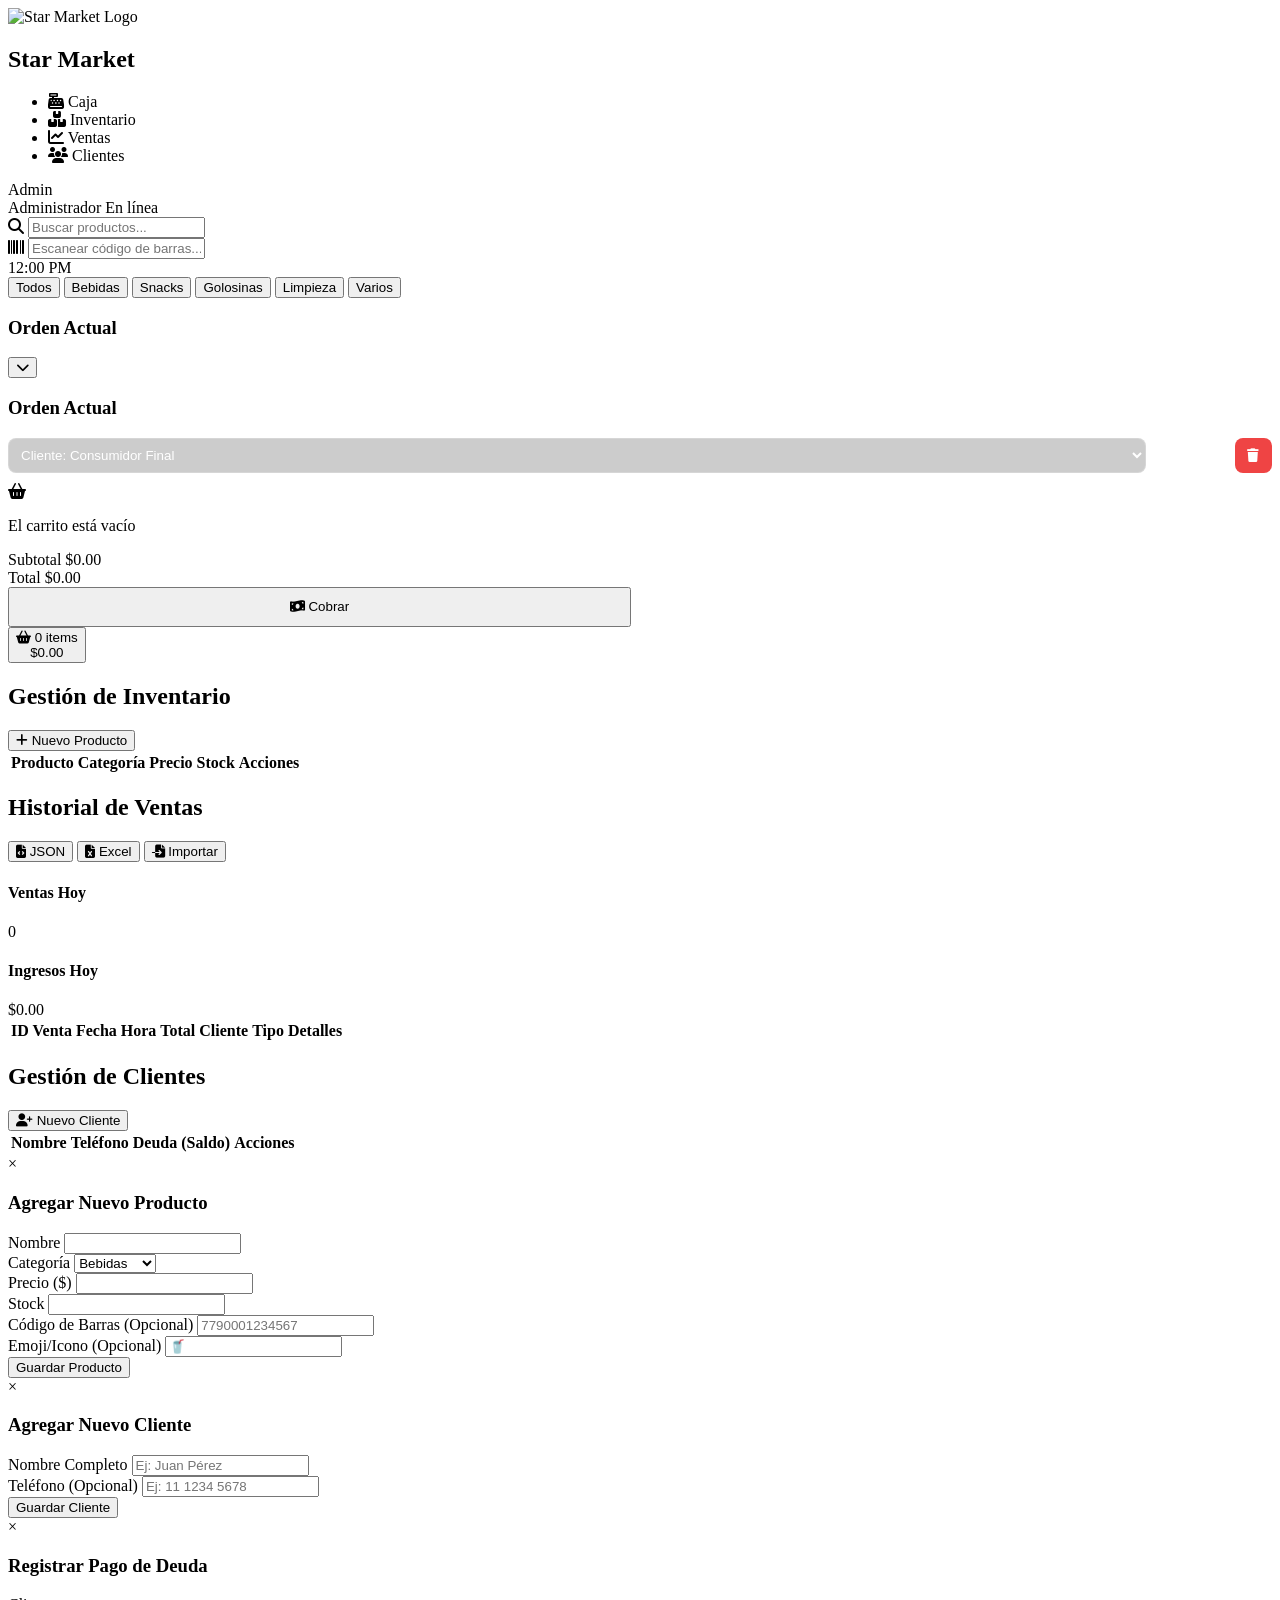
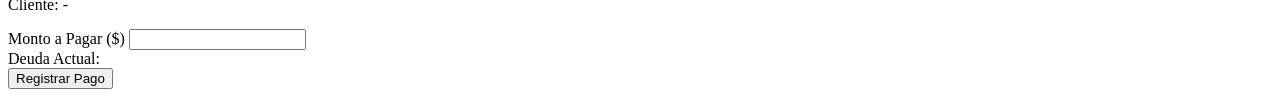
==== index.html @ 985aba36 "Create index.html" ====
<!DOCTYPE html>
<html lang="es">

<head>
    <meta charset="UTF-8">
    <meta name="viewport" content="width=device-width, initial-scale=1.0">
    <title>Star Market - Sistema Premium</title>
    <!-- Fonts -->
    <link rel="preconnect" href="https://fonts.googleapis.com">
    <link rel="preconnect" href="https://fonts.gstatic.com" crossorigin>
    <link href="https://fonts.googleapis.com/css2?family=Outfit:wght@300;400;500;600;700&display=swap" rel="stylesheet">
    <!-- Icons -->
    <link rel="stylesheet" href="https://cdnjs.cloudflare.com/ajax/libs/font-awesome/6.4.0/css/all.min.css">
    <!-- Excel Library -->
    <script src="https://cdn.sheetjs.com/xlsx-0.20.1/package/dist/xlsx.full.min.js"></script>
    <link rel="stylesheet" href="style.css">
</head>

<body>

    <div class="app-container">
        <!-- Sidebar Navigation -->
        <nav class="sidebar glass">
            <div class="logo">
                <img src="logo.jpeg" alt="Star Market Logo" class="logo-img">
                <h2>Star <span class="highlight">Market</span></h2>
            </div>

            <ul class="nav-links">
                <li class="active" onclick="showSection('pos', this)">
                    <i class="fa-solid fa-cash-register"></i>
                    <span>Caja</span>
                </li>
                <li onclick="showSection('inventory', this)">
                    <i class="fa-solid fa-boxes-stacked"></i>
                    <span>Inventario</span>
                </li>
                <li onclick="showSection('sales', this)">
                    <i class="fa-solid fa-chart-line"></i>
                    <span>Ventas</span>
                </li>
                <li onclick="showSection('clients', this)">
                    <i class="fa-solid fa-users"></i>
                    <span>Clientes</span>
                </li>
            </ul>

            <div class="user-profile">
                <div class="avatar">Admin</div>
                <div class="info">
                    <span class="name">Administrador</span>
                    <span class="status">En línea</span>
                </div>
            </div>
        </nav>

        <!-- Main Content Area -->
        <main class="main-content">

            <!-- POS SECTION -->
            <section id="pos" class="active-section">
                <header class="top-bar glass">
                    <div class="search-bar">
                        <i class="fa-solid fa-magnifying-glass"></i>
                        <input type="text" id="pos-search" placeholder="Buscar productos..." onkeyup="filterProducts()">
                    </div>
                    <div class="barcode-scanner">
                        <i class="fa-solid fa-barcode"></i>
                        <input type="text" id="barcode-input" placeholder="Escanear código de barras..."
                            onkeypress="handleBarcodeInput(event)" autocomplete="off">
                    </div>
                    <div class="date-time" id="clock">12:00 PM</div>
                </header>

                <div class="pos-layout">
                    <!-- Product Grid -->
                    <div class="products-grid-container">
                        <div class="category-tabs">
                            <button class="tab active" onclick="filterCategory('all')">Todos</button>
                            <button class="tab" onclick="filterCategory('Bebidas')">Bebidas</button>
                            <button class="tab" onclick="filterCategory('Snacks')">Snacks</button>
                            <button class="tab" onclick="filterCategory('Golosinas')">Golosinas</button>
                            <button class="tab" onclick="filterCategory('Limpieza')">Limpieza</button>
                            <button class="tab" onclick="filterCategory('Varios')">Varios</button>
                        </div>
                        <div class="products-grid custom-scroll" id="products-container">
                            <!-- Products injected by JS -->
                        </div>
                    </div>

                    <!-- Cart / Current Order -->
                    <div class="current-order glass" id="cart-panel">
                        <div class="cart-header-mobile">
                            <h3>Orden Actual</h3>
                            <button class="btn-close-cart" onclick="toggleCartMobile()">
                                <i class="fa-solid fa-chevron-down"></i>
                            </button>
                        </div>

                        <!-- Desktop Header -->
                        <h3 class="desktop-cart-title">Orden Actual</h3>

                        <div class="client-selection" style="margin-bottom: 10px; display: flex; gap: 5px;">
                            <select id="pos-client-select" class="client-select-input"
                                style="width: 100%; padding: 8px; border-radius: 8px; border: 1px solid rgba(255,255,255,0.2); background: rgba(0,0,0,0.2); color: white;">
                                <option value="">Cliente: Consumidor Final</option>
                                <!-- Clients injected by JS -->
                            </select>
                            <button onclick="prepareNewClient()" title="Crear Nuevo Cliente Rápido" style="
                                background: var(--primary-color);
                                border: none;
                                border-radius: 8px;
                                width: 40px;
                                color: white;
                                cursor: pointer;
                                display: flex;
                                align-items: center;
                                justify-content: center;">
                                <i class="fa-solid fa-user-plus"></i>
                            </button>
                            <button onclick="checkAndPayDebt()" title="Cobrar Deuda a este Cliente" style="
                                background: var(--success-color);
                                border: none;
                                border-radius: 8px;
                                width: 40px;
                                color: white;
                                cursor: pointer;
                                display: flex;
                                align-items: center;
                                justify-content: center;">
                                <i class="fa-solid fa-hand-holding-dollar"></i>
                            </button>
                            <button onclick="checkAndDeleteClient()" title="Eliminar Cliente Seleccionado" style="
                                background: var(--danger-color, #ef4444);
                                border: none;
                                border-radius: 8px;
                                width: 40px;
                                color: white;
                                cursor: pointer;
                                display: flex;
                                align-items: center;
                                justify-content: center;">
                                <i class="fa-solid fa-trash"></i>
                            </button>
                        </div>

                        <div class="order-items custom-scroll" id="cart-items">
                            <!-- Cart items injected by JS -->
                            <div class="empty-cart-msg">
                                <i class="fa-solid fa-basket-shopping"></i>
                                <p>El carrito está vacío</p>
                            </div>
                        </div>
                        <div class="order-summary">
                            <div class="summary-row">
                                <span>Subtotal</span>
                                <span id="subtotal-display">$0.00</span>
                            </div>
                            <div class="summary-row total">
                                <span>Total</span>
                                <span id="total-display">$0.00</span>
                            </div>
                            <div class="checkout-buttons" style="display: flex; gap: 10px;">
                                <button class="btn-checkout" onclick="processSale('cash')" style="flex: 1;">
                                    <i class="fa-solid fa-money-bill-wave"></i> Cobrar
                                </button>
                                <button class="btn-credit" onclick="processSale('credit')"
                                    title="Cargar a Cuenta Corriente"
                                    style="flex: 1; background: var(--secondary-color); color: white; border: none; padding: 12px; border-radius: 12px; cursor: pointer; font-weight: 600; font-family: 'Outfit', sans-serif;">
                                    <i class="fa-solid fa-user-clock"></i> Fiar
                                </button>
                            </div>
                        </div>
                    </div>
                </div>

                <!-- Mobile Floating Cart Button -->
                <button class="mobile-cart-btn" onclick="toggleCartMobile()">
                    <div class="cart-btn-info">
                        <i class="fa-solid fa-basket-shopping"></i>
                        <span id="mobile-cart-count">0 items</span>
                    </div>
                    <span id="mobile-cart-total">$0.00</span>
                </button>
            </section>

            <!-- INVENTORY SECTION -->
            <section id="inventory" class="hidden-section">
                <header class="top-bar glass">
                    <h2>Gestión de Inventario</h2>
                    <button class="btn-primary" onclick="prepareNewProduct()">
                        <i class="fa-solid fa-plus"></i> Nuevo Producto
                    </button>
                </header>

                <div class="table-container glass custom-scroll">
                    <table class="styled-table">
                        <thead>
                            <tr>
                                <th>Producto</th>
                                <th>Categoría</th>
                                <th>Precio</th>
                                <th>Stock</th>
                                <th>Acciones</th>
                            </tr>
                        </thead>
                        <tbody id="inventory-list">
                            <!-- Inventory items injected by JS -->
                        </tbody>
                    </table>
                </div>
            </section>

            <!-- SALES HISTORY SECTION -->
            <section id="sales" class="hidden-section">
                <header class="top-bar glass">
                    <div class="header-left">
                        <h2>Historial de Ventas</h2>
                        <div class="action-buttons">
                            <button class="btn-small" onclick="exportData('json')" title="Exportar JSON"><i
                                    class="fa-solid fa-file-code"></i> JSON</button>
                            <button class="btn-small" onclick="exportData('excel')" title="Exportar Excel"><i
                                    class="fa-solid fa-file-excel"></i> Excel</button>
                            <button class="btn-small" onclick="document.getElementById('import-file').click()"
                                title="Importar"><i class="fa-solid fa-file-import"></i> Importar</button>
                            <input type="file" id="import-file" accept=".json, .xlsx, .xls" style="display:none"
                                onchange="importData(this)">
                        </div>
                    </div>
                    <div class="stats-cards">
                        <div class="stat-card glass-card-small">
                            <h4>Ventas Hoy</h4>
                            <span id="sales-today-count">0</span>
                        </div>
                        <div class="stat-card glass-card-small">
                            <h4>Ingresos Hoy</h4>
                            <span id="income-today-display">$0.00</span>
                        </div>
                    </div>
                </header>

                <div class="table-container glass custom-scroll">
                    <table class="styled-table">
                        <thead>
                            <tr>
                                <th>ID Venta</th>
                                <th>Fecha</th>
                                <th>Hora</th>
                                <th>Total</th>
                                <th>Cliente</th>
                                <th>Tipo</th>
                                <th>Detalles</th>
                            </tr>
                        </thead>
                        <tbody id="sales-list">
                            <!-- Sales history injected by JS -->
                        </tbody>
                    </table>
                </div>
            </section>

            <!-- CLIENTS SECTION -->
            <section id="clients" class="hidden-section">
                <header class="top-bar glass">
                    <h2>Gestión de Clientes</h2>
                    <button class="btn-primary" onclick="prepareNewClient()">
                        <i class="fa-solid fa-user-plus"></i> Nuevo Cliente
                    </button>
                </header>

                <div class="table-container glass custom-scroll">
                    <table class="styled-table">
                        <thead>
                            <tr>
                                <th>Nombre</th>
                                <th>Teléfono</th>
                                <th>Deuda (Saldo)</th>
                                <th>Acciones</th>
                            </tr>
                        </thead>
                        <tbody id="clients-list">
                            <!-- Clients injected by JS -->
                        </tbody>
                    </table>
                </div>
            </section>
        </main>
    </div>

    <!-- Modals -->
    <div id="add-product-modal" class="modal">
        <div class="modal-content glass">
            <span class="close-modal" onclick="closeModal('add-product-modal')">&times;</span>
            <h3 id="modal-title">Agregar Nuevo Producto</h3>
            <form id="add-product-form" onsubmit="handleProductForm(event)">
                <input type="hidden" id="prod-id"> <!-- Hidden ID for edits -->
                <div class="form-group">
                    <label>Nombre</label>
                    <input type="text" id="new-prod-name" required>
                </div>
                <div class="form-group">
                    <label>Categoría</label>
                    <select id="new-prod-cat">
                        <option value="Bebidas">Bebidas</option>
                        <option value="Snacks">Snacks</option>
                        <option value="Golosinas">Golosinas</option>
                        <option value="Limpieza">Limpieza</option>
                        <option value="Varios">Varios</option>
                    </select>
                </div>
                <div class="form-group">
                    <label>Precio ($)</label>
                    <input type="number" id="new-prod-price" min="0" step="0.01" required>
                </div>
                <div class="form-group">
                    <label>Stock</label>
                    <input type="number" id="new-prod-stock" min="0" required>
                </div>
                <div class="form-group">
                    <label>Código de Barras (Opcional)</label>
                    <input type="text" id="new-prod-barcode" placeholder="7790001234567">
                </div>
                <div class="form-group">
                    <label>Emoji/Icono (Opcional)</label>
                    <input type="text" id="new-prod-emoji" placeholder="🥤">
                </div>
                <button type="submit" class="btn-primary full-width" id="btn-save-prod">Guardar Producto</button>
            </form>
        </div>
    </div>

    <!-- Add Client Modal -->
    <div id="add-client-modal" class="modal">
        <div class="modal-content glass">
            <span class="close-modal" onclick="closeModal('add-client-modal')">&times;</span>
            <h3 id="client-modal-title">Agregar Nuevo Cliente</h3>
            <form id="add-client-form" onsubmit="handleClientForm(event)">
                <input type="hidden" id="client-id">
                <div class="form-group">
                    <label>Nombre Completo</label>
                    <input type="text" id="client-name" required placeholder="Ej: Juan Pérez">
                </div>
                <div class="form-group">
                    <label>Teléfono (Opcional)</label>
                    <input type="tel" id="client-phone" placeholder="Ej: 11 1234 5678">
                </div>
                <button type="submit" class="btn-primary full-width" id="btn-save-client">Guardar Cliente</button>
            </form>
        </div>
    </div>

    <!-- Pay Debt Modal -->
    <div id="pay-debt-modal" class="modal">
        <div class="modal-content glass">
            <span class="close-modal" onclick="closeModal('pay-debt-modal')">&times;</span>
            <h3>Registrar Pago de Deuda</h3>
            <p id="debt-client-name" style="margin-bottom: 15px; color: var(--text-secondary);">Cliente: -</p>
            <form id="pay-debt-form" onsubmit="handleDebtPayment(event)">
                <input type="hidden" id="debt-client-id">
                <div class="form-group">
                    <label>Monto a Pagar ($)</label>
                    <input type="number" id="debt-amount" min="1" step="0.01" required>
                </div>
                <div class="form-group">
                    <label>Deuda Actual: <span id="current-debt-display"
                            style="font-weight: bold; color: var(--accent);"></span></label>
                </div>
                <button type="submit" class="btn-primary full-width">Registrar Pago</button>
            </form>
        </div>
    </div>

    <script src="app.js"></script>
</body>

</html>
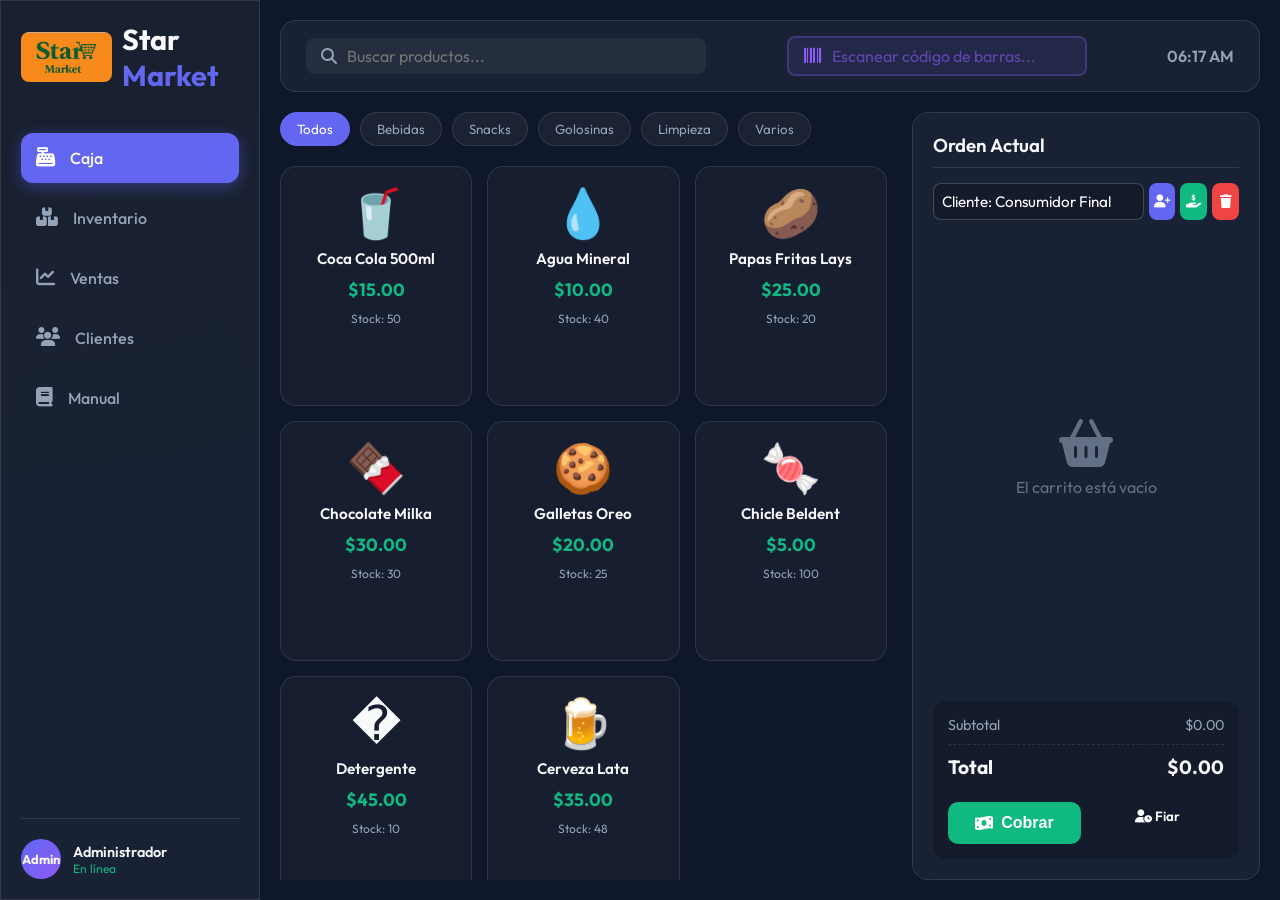
==== commit 04ab2c83: "Add files via upload" ====
--- a/index.html
+++ b/index.html
@@ -1,376 +1,380 @@
-<!DOCTYPE html>
-<html lang="es">
-
-<head>
-    <meta charset="UTF-8">
-    <meta name="viewport" content="width=device-width, initial-scale=1.0">
-    <title>Star Market - Sistema Premium</title>
-    <!-- Fonts -->
-    <link rel="preconnect" href="https://fonts.googleapis.com">
-    <link rel="preconnect" href="https://fonts.gstatic.com" crossorigin>
-    <link href="https://fonts.googleapis.com/css2?family=Outfit:wght@300;400;500;600;700&display=swap" rel="stylesheet">
-    <!-- Icons -->
-    <link rel="stylesheet" href="https://cdnjs.cloudflare.com/ajax/libs/font-awesome/6.4.0/css/all.min.css">
-    <!-- Excel Library -->
-    <script src="https://cdn.sheetjs.com/xlsx-0.20.1/package/dist/xlsx.full.min.js"></script>
-    <link rel="stylesheet" href="style.css">
-</head>
-
-<body>
-
-    <div class="app-container">
-        <!-- Sidebar Navigation -->
-        <nav class="sidebar glass">
-            <div class="logo">
-                <img src="logo.jpeg" alt="Star Market Logo" class="logo-img">
-                <h2>Star <span class="highlight">Market</span></h2>
-            </div>
-
-            <ul class="nav-links">
-                <li class="active" onclick="showSection('pos', this)">
-                    <i class="fa-solid fa-cash-register"></i>
-                    <span>Caja</span>
-                </li>
-                <li onclick="showSection('inventory', this)">
-                    <i class="fa-solid fa-boxes-stacked"></i>
-                    <span>Inventario</span>
-                </li>
-                <li onclick="showSection('sales', this)">
-                    <i class="fa-solid fa-chart-line"></i>
-                    <span>Ventas</span>
-                </li>
-                <li onclick="showSection('clients', this)">
-                    <i class="fa-solid fa-users"></i>
-                    <span>Clientes</span>
-                </li>
-            </ul>
-
-            <div class="user-profile">
-                <div class="avatar">Admin</div>
-                <div class="info">
-                    <span class="name">Administrador</span>
-                    <span class="status">En línea</span>
-                </div>
-            </div>
-        </nav>
-
-        <!-- Main Content Area -->
-        <main class="main-content">
-
-            <!-- POS SECTION -->
-            <section id="pos" class="active-section">
-                <header class="top-bar glass">
-                    <div class="search-bar">
-                        <i class="fa-solid fa-magnifying-glass"></i>
-                        <input type="text" id="pos-search" placeholder="Buscar productos..." onkeyup="filterProducts()">
-                    </div>
-                    <div class="barcode-scanner">
-                        <i class="fa-solid fa-barcode"></i>
-                        <input type="text" id="barcode-input" placeholder="Escanear código de barras..."
-                            onkeypress="handleBarcodeInput(event)" autocomplete="off">
-                    </div>
-                    <div class="date-time" id="clock">12:00 PM</div>
-                </header>
-
-                <div class="pos-layout">
-                    <!-- Product Grid -->
-                    <div class="products-grid-container">
-                        <div class="category-tabs">
-                            <button class="tab active" onclick="filterCategory('all')">Todos</button>
-                            <button class="tab" onclick="filterCategory('Bebidas')">Bebidas</button>
-                            <button class="tab" onclick="filterCategory('Snacks')">Snacks</button>
-                            <button class="tab" onclick="filterCategory('Golosinas')">Golosinas</button>
-                            <button class="tab" onclick="filterCategory('Limpieza')">Limpieza</button>
-                            <button class="tab" onclick="filterCategory('Varios')">Varios</button>
-                        </div>
-                        <div class="products-grid custom-scroll" id="products-container">
-                            <!-- Products injected by JS -->
-                        </div>
-                    </div>
-
-                    <!-- Cart / Current Order -->
-                    <div class="current-order glass" id="cart-panel">
-                        <div class="cart-header-mobile">
-                            <h3>Orden Actual</h3>
-                            <button class="btn-close-cart" onclick="toggleCartMobile()">
-                                <i class="fa-solid fa-chevron-down"></i>
-                            </button>
-                        </div>
-
-                        <!-- Desktop Header -->
-                        <h3 class="desktop-cart-title">Orden Actual</h3>
-
-                        <div class="client-selection" style="margin-bottom: 10px; display: flex; gap: 5px;">
-                            <select id="pos-client-select" class="client-select-input"
-                                style="width: 100%; padding: 8px; border-radius: 8px; border: 1px solid rgba(255,255,255,0.2); background: rgba(0,0,0,0.2); color: white;">
-                                <option value="">Cliente: Consumidor Final</option>
-                                <!-- Clients injected by JS -->
-                            </select>
-                            <button onclick="prepareNewClient()" title="Crear Nuevo Cliente Rápido" style="
-                                background: var(--primary-color);
-                                border: none;
-                                border-radius: 8px;
-                                width: 40px;
-                                color: white;
-                                cursor: pointer;
-                                display: flex;
-                                align-items: center;
-                                justify-content: center;">
-                                <i class="fa-solid fa-user-plus"></i>
-                            </button>
-                            <button onclick="checkAndPayDebt()" title="Cobrar Deuda a este Cliente" style="
-                                background: var(--success-color);
-                                border: none;
-                                border-radius: 8px;
-                                width: 40px;
-                                color: white;
-                                cursor: pointer;
-                                display: flex;
-                                align-items: center;
-                                justify-content: center;">
-                                <i class="fa-solid fa-hand-holding-dollar"></i>
-                            </button>
-                            <button onclick="checkAndDeleteClient()" title="Eliminar Cliente Seleccionado" style="
-                                background: var(--danger-color, #ef4444);
-                                border: none;
-                                border-radius: 8px;
-                                width: 40px;
-                                color: white;
-                                cursor: pointer;
-                                display: flex;
-                                align-items: center;
-                                justify-content: center;">
-                                <i class="fa-solid fa-trash"></i>
-                            </button>
-                        </div>
-
-                        <div class="order-items custom-scroll" id="cart-items">
-                            <!-- Cart items injected by JS -->
-                            <div class="empty-cart-msg">
-                                <i class="fa-solid fa-basket-shopping"></i>
-                                <p>El carrito está vacío</p>
-                            </div>
-                        </div>
-                        <div class="order-summary">
-                            <div class="summary-row">
-                                <span>Subtotal</span>
-                                <span id="subtotal-display">$0.00</span>
-                            </div>
-                            <div class="summary-row total">
-                                <span>Total</span>
-                                <span id="total-display">$0.00</span>
-                            </div>
-                            <div class="checkout-buttons" style="display: flex; gap: 10px;">
-                                <button class="btn-checkout" onclick="processSale('cash')" style="flex: 1;">
-                                    <i class="fa-solid fa-money-bill-wave"></i> Cobrar
-                                </button>
-                                <button class="btn-credit" onclick="processSale('credit')"
-                                    title="Cargar a Cuenta Corriente"
-                                    style="flex: 1; background: var(--secondary-color); color: white; border: none; padding: 12px; border-radius: 12px; cursor: pointer; font-weight: 600; font-family: 'Outfit', sans-serif;">
-                                    <i class="fa-solid fa-user-clock"></i> Fiar
-                                </button>
-                            </div>
-                        </div>
-                    </div>
-                </div>
-
-                <!-- Mobile Floating Cart Button -->
-                <button class="mobile-cart-btn" onclick="toggleCartMobile()">
-                    <div class="cart-btn-info">
-                        <i class="fa-solid fa-basket-shopping"></i>
-                        <span id="mobile-cart-count">0 items</span>
-                    </div>
-                    <span id="mobile-cart-total">$0.00</span>
-                </button>
-            </section>
-
-            <!-- INVENTORY SECTION -->
-            <section id="inventory" class="hidden-section">
-                <header class="top-bar glass">
-                    <h2>Gestión de Inventario</h2>
-                    <button class="btn-primary" onclick="prepareNewProduct()">
-                        <i class="fa-solid fa-plus"></i> Nuevo Producto
-                    </button>
-                </header>
-
-                <div class="table-container glass custom-scroll">
-                    <table class="styled-table">
-                        <thead>
-                            <tr>
-                                <th>Producto</th>
-                                <th>Categoría</th>
-                                <th>Precio</th>
-                                <th>Stock</th>
-                                <th>Acciones</th>
-                            </tr>
-                        </thead>
-                        <tbody id="inventory-list">
-                            <!-- Inventory items injected by JS -->
-                        </tbody>
-                    </table>
-                </div>
-            </section>
-
-            <!-- SALES HISTORY SECTION -->
-            <section id="sales" class="hidden-section">
-                <header class="top-bar glass">
-                    <div class="header-left">
-                        <h2>Historial de Ventas</h2>
-                        <div class="action-buttons">
-                            <button class="btn-small" onclick="exportData('json')" title="Exportar JSON"><i
-                                    class="fa-solid fa-file-code"></i> JSON</button>
-                            <button class="btn-small" onclick="exportData('excel')" title="Exportar Excel"><i
-                                    class="fa-solid fa-file-excel"></i> Excel</button>
-                            <button class="btn-small" onclick="document.getElementById('import-file').click()"
-                                title="Importar"><i class="fa-solid fa-file-import"></i> Importar</button>
-                            <input type="file" id="import-file" accept=".json, .xlsx, .xls" style="display:none"
-                                onchange="importData(this)">
-                        </div>
-                    </div>
-                    <div class="stats-cards">
-                        <div class="stat-card glass-card-small">
-                            <h4>Ventas Hoy</h4>
-                            <span id="sales-today-count">0</span>
-                        </div>
-                        <div class="stat-card glass-card-small">
-                            <h4>Ingresos Hoy</h4>
-                            <span id="income-today-display">$0.00</span>
-                        </div>
-                    </div>
-                </header>
-
-                <div class="table-container glass custom-scroll">
-                    <table class="styled-table">
-                        <thead>
-                            <tr>
-                                <th>ID Venta</th>
-                                <th>Fecha</th>
-                                <th>Hora</th>
-                                <th>Total</th>
-                                <th>Cliente</th>
-                                <th>Tipo</th>
-                                <th>Detalles</th>
-                            </tr>
-                        </thead>
-                        <tbody id="sales-list">
-                            <!-- Sales history injected by JS -->
-                        </tbody>
-                    </table>
-                </div>
-            </section>
-
-            <!-- CLIENTS SECTION -->
-            <section id="clients" class="hidden-section">
-                <header class="top-bar glass">
-                    <h2>Gestión de Clientes</h2>
-                    <button class="btn-primary" onclick="prepareNewClient()">
-                        <i class="fa-solid fa-user-plus"></i> Nuevo Cliente
-                    </button>
-                </header>
-
-                <div class="table-container glass custom-scroll">
-                    <table class="styled-table">
-                        <thead>
-                            <tr>
-                                <th>Nombre</th>
-                                <th>Teléfono</th>
-                                <th>Deuda (Saldo)</th>
-                                <th>Acciones</th>
-                            </tr>
-                        </thead>
-                        <tbody id="clients-list">
-                            <!-- Clients injected by JS -->
-                        </tbody>
-                    </table>
-                </div>
-            </section>
-        </main>
-    </div>
-
-    <!-- Modals -->
-    <div id="add-product-modal" class="modal">
-        <div class="modal-content glass">
-            <span class="close-modal" onclick="closeModal('add-product-modal')">&times;</span>
-            <h3 id="modal-title">Agregar Nuevo Producto</h3>
-            <form id="add-product-form" onsubmit="handleProductForm(event)">
-                <input type="hidden" id="prod-id"> <!-- Hidden ID for edits -->
-                <div class="form-group">
-                    <label>Nombre</label>
-                    <input type="text" id="new-prod-name" required>
-                </div>
-                <div class="form-group">
-                    <label>Categoría</label>
-                    <select id="new-prod-cat">
-                        <option value="Bebidas">Bebidas</option>
-                        <option value="Snacks">Snacks</option>
-                        <option value="Golosinas">Golosinas</option>
-                        <option value="Limpieza">Limpieza</option>
-                        <option value="Varios">Varios</option>
-                    </select>
-                </div>
-                <div class="form-group">
-                    <label>Precio ($)</label>
-                    <input type="number" id="new-prod-price" min="0" step="0.01" required>
-                </div>
-                <div class="form-group">
-                    <label>Stock</label>
-                    <input type="number" id="new-prod-stock" min="0" required>
-                </div>
-                <div class="form-group">
-                    <label>Código de Barras (Opcional)</label>
-                    <input type="text" id="new-prod-barcode" placeholder="7790001234567">
-                </div>
-                <div class="form-group">
-                    <label>Emoji/Icono (Opcional)</label>
-                    <input type="text" id="new-prod-emoji" placeholder="🥤">
-                </div>
-                <button type="submit" class="btn-primary full-width" id="btn-save-prod">Guardar Producto</button>
-            </form>
-        </div>
-    </div>
-
-    <!-- Add Client Modal -->
-    <div id="add-client-modal" class="modal">
-        <div class="modal-content glass">
-            <span class="close-modal" onclick="closeModal('add-client-modal')">&times;</span>
-            <h3 id="client-modal-title">Agregar Nuevo Cliente</h3>
-            <form id="add-client-form" onsubmit="handleClientForm(event)">
-                <input type="hidden" id="client-id">
-                <div class="form-group">
-                    <label>Nombre Completo</label>
-                    <input type="text" id="client-name" required placeholder="Ej: Juan Pérez">
-                </div>
-                <div class="form-group">
-                    <label>Teléfono (Opcional)</label>
-                    <input type="tel" id="client-phone" placeholder="Ej: 11 1234 5678">
-                </div>
-                <button type="submit" class="btn-primary full-width" id="btn-save-client">Guardar Cliente</button>
-            </form>
-        </div>
-    </div>
-
-    <!-- Pay Debt Modal -->
-    <div id="pay-debt-modal" class="modal">
-        <div class="modal-content glass">
-            <span class="close-modal" onclick="closeModal('pay-debt-modal')">&times;</span>
-            <h3>Registrar Pago de Deuda</h3>
-            <p id="debt-client-name" style="margin-bottom: 15px; color: var(--text-secondary);">Cliente: -</p>
-            <form id="pay-debt-form" onsubmit="handleDebtPayment(event)">
-                <input type="hidden" id="debt-client-id">
-                <div class="form-group">
-                    <label>Monto a Pagar ($)</label>
-                    <input type="number" id="debt-amount" min="1" step="0.01" required>
-                </div>
-                <div class="form-group">
-                    <label>Deuda Actual: <span id="current-debt-display"
-                            style="font-weight: bold; color: var(--accent);"></span></label>
-                </div>
-                <button type="submit" class="btn-primary full-width">Registrar Pago</button>
-            </form>
-        </div>
-    </div>
-
-    <script src="app.js"></script>
-</body>
-
-</html>
+<!DOCTYPE html>
+<html lang="es">
+
+<head>
+    <meta charset="UTF-8">
+    <meta name="viewport" content="width=device-width, initial-scale=1.0">
+    <title>Star Market - Sistema Premium</title>
+    <!-- Fonts -->
+    <link rel="preconnect" href="https://fonts.googleapis.com">
+    <link rel="preconnect" href="https://fonts.gstatic.com" crossorigin>
+    <link href="https://fonts.googleapis.com/css2?family=Outfit:wght@300;400;500;600;700&display=swap" rel="stylesheet">
+    <!-- Icons -->
+    <link rel="stylesheet" href="https://cdnjs.cloudflare.com/ajax/libs/font-awesome/6.4.0/css/all.min.css">
+    <!-- Excel Library -->
+    <script src="https://cdn.sheetjs.com/xlsx-0.20.1/package/dist/xlsx.full.min.js"></script>
+    <link rel="stylesheet" href="style.css">
+</head>
+
+<body>
+
+    <div class="app-container">
+        <!-- Sidebar Navigation -->
+        <nav class="sidebar glass">
+            <div class="logo">
+                <img src="logo.jpeg" alt="Star Market Logo" class="logo-img">
+                <h2>Star <span class="highlight">Market</span></h2>
+            </div>
+
+            <ul class="nav-links">
+                <li class="active" onclick="showSection('pos', this)">
+                    <i class="fa-solid fa-cash-register"></i>
+                    <span>Caja</span>
+                </li>
+                <li onclick="showSection('inventory', this)">
+                    <i class="fa-solid fa-boxes-stacked"></i>
+                    <span>Inventario</span>
+                </li>
+                <li onclick="showSection('sales', this)">
+                    <i class="fa-solid fa-chart-line"></i>
+                    <span>Ventas</span>
+                </li>
+                <li onclick="showSection('clients', this)">
+                    <i class="fa-solid fa-users"></i>
+                    <span>Clientes</span>
+                </li>
+                <li onclick="window.location.href='manual.html'">
+                    <i class="fa-solid fa-book"></i>
+                    <span>Manual</span>
+                </li>
+            </ul>
+
+            <div class="user-profile">
+                <div class="avatar">Admin</div>
+                <div class="info">
+                    <span class="name">Administrador</span>
+                    <span class="status">En línea</span>
+                </div>
+            </div>
+        </nav>
+
+        <!-- Main Content Area -->
+        <main class="main-content">
+
+            <!-- POS SECTION -->
+            <section id="pos" class="active-section">
+                <header class="top-bar glass">
+                    <div class="search-bar">
+                        <i class="fa-solid fa-magnifying-glass"></i>
+                        <input type="text" id="pos-search" placeholder="Buscar productos..." onkeyup="filterProducts()">
+                    </div>
+                    <div class="barcode-scanner">
+                        <i class="fa-solid fa-barcode"></i>
+                        <input type="text" id="barcode-input" placeholder="Escanear código de barras..."
+                            onkeypress="handleBarcodeInput(event)" autocomplete="off">
+                    </div>
+                    <div class="date-time" id="clock">12:00 PM</div>
+                </header>
+
+                <div class="pos-layout">
+                    <!-- Product Grid -->
+                    <div class="products-grid-container">
+                        <div class="category-tabs">
+                            <button class="tab active" onclick="filterCategory('all')">Todos</button>
+                            <button class="tab" onclick="filterCategory('Bebidas')">Bebidas</button>
+                            <button class="tab" onclick="filterCategory('Snacks')">Snacks</button>
+                            <button class="tab" onclick="filterCategory('Golosinas')">Golosinas</button>
+                            <button class="tab" onclick="filterCategory('Limpieza')">Limpieza</button>
+                            <button class="tab" onclick="filterCategory('Varios')">Varios</button>
+                        </div>
+                        <div class="products-grid custom-scroll" id="products-container">
+                            <!-- Products injected by JS -->
+                        </div>
+                    </div>
+
+                    <!-- Cart / Current Order -->
+                    <div class="current-order glass" id="cart-panel">
+                        <div class="cart-header-mobile">
+                            <h3>Orden Actual</h3>
+                            <button class="btn-close-cart" onclick="toggleCartMobile()">
+                                <i class="fa-solid fa-chevron-down"></i>
+                            </button>
+                        </div>
+
+                        <!-- Desktop Header -->
+                        <h3 class="desktop-cart-title">Orden Actual</h3>
+
+                        <div class="client-selection" style="margin-bottom: 10px; display: flex; gap: 5px;">
+                            <select id="pos-client-select" class="client-select-input"
+                                style="width: 100%; padding: 8px; border-radius: 8px; border: 1px solid rgba(255,255,255,0.2); background: rgba(0,0,0,0.2); color: white;">
+                                <option value="">Cliente: Consumidor Final</option>
+                                <!-- Clients injected by JS -->
+                            </select>
+                            <button onclick="prepareNewClient()" title="Crear Nuevo Cliente Rápido" style="
+                                background: var(--primary-color);
+                                border: none;
+                                border-radius: 8px;
+                                width: 40px;
+                                color: white;
+                                cursor: pointer;
+                                display: flex;
+                                align-items: center;
+                                justify-content: center;">
+                                <i class="fa-solid fa-user-plus"></i>
+                            </button>
+                            <button onclick="checkAndPayDebt()" title="Cobrar Deuda a este Cliente" style="
+                                background: var(--success-color);
+                                border: none;
+                                border-radius: 8px;
+                                width: 40px;
+                                color: white;
+                                cursor: pointer;
+                                display: flex;
+                                align-items: center;
+                                justify-content: center;">
+                                <i class="fa-solid fa-hand-holding-dollar"></i>
+                            </button>
+                            <button onclick="checkAndDeleteClient()" title="Eliminar Cliente Seleccionado" style="
+                                background: var(--danger-color, #ef4444);
+                                border: none;
+                                border-radius: 8px;
+                                width: 40px;
+                                color: white;
+                                cursor: pointer;
+                                display: flex;
+                                align-items: center;
+                                justify-content: center;">
+                                <i class="fa-solid fa-trash"></i>
+                            </button>
+                        </div>
+
+                        <div class="order-items custom-scroll" id="cart-items">
+                            <!-- Cart items injected by JS -->
+                            <div class="empty-cart-msg">
+                                <i class="fa-solid fa-basket-shopping"></i>
+                                <p>El carrito está vacío</p>
+                            </div>
+                        </div>
+                        <div class="order-summary">
+                            <div class="summary-row">
+                                <span>Subtotal</span>
+                                <span id="subtotal-display">$0.00</span>
+                            </div>
+                            <div class="summary-row total">
+                                <span>Total</span>
+                                <span id="total-display">$0.00</span>
+                            </div>
+                            <div class="checkout-buttons" style="display: flex; gap: 10px;">
+                                <button class="btn-checkout" onclick="processSale('cash')" style="flex: 1;">
+                                    <i class="fa-solid fa-money-bill-wave"></i> Cobrar
+                                </button>
+                                <button class="btn-credit" onclick="processSale('credit')"
+                                    title="Cargar a Cuenta Corriente"
+                                    style="flex: 1; background: var(--secondary-color); color: white; border: none; padding: 12px; border-radius: 12px; cursor: pointer; font-weight: 600; font-family: 'Outfit', sans-serif;">
+                                    <i class="fa-solid fa-user-clock"></i> Fiar
+                                </button>
+                            </div>
+                        </div>
+                    </div>
+                </div>
+
+                <!-- Mobile Floating Cart Button -->
+                <button class="mobile-cart-btn" onclick="toggleCartMobile()">
+                    <div class="cart-btn-info">
+                        <i class="fa-solid fa-basket-shopping"></i>
+                        <span id="mobile-cart-count">0 items</span>
+                    </div>
+                    <span id="mobile-cart-total">$0.00</span>
+                </button>
+            </section>
+
+            <!-- INVENTORY SECTION -->
+            <section id="inventory" class="hidden-section">
+                <header class="top-bar glass">
+                    <h2>Gestión de Inventario</h2>
+                    <button class="btn-primary" onclick="prepareNewProduct()">
+                        <i class="fa-solid fa-plus"></i> Nuevo Producto
+                    </button>
+                </header>
+
+                <div class="table-container glass custom-scroll">
+                    <table class="styled-table">
+                        <thead>
+                            <tr>
+                                <th>Producto</th>
+                                <th>Categoría</th>
+                                <th>Precio</th>
+                                <th>Stock</th>
+                                <th>Acciones</th>
+                            </tr>
+                        </thead>
+                        <tbody id="inventory-list">
+                            <!-- Inventory items injected by JS -->
+                        </tbody>
+                    </table>
+                </div>
+            </section>
+
+            <!-- SALES HISTORY SECTION -->
+            <section id="sales" class="hidden-section">
+                <header class="top-bar glass">
+                    <div class="header-left">
+                        <h2>Historial de Ventas</h2>
+                        <div class="action-buttons">
+                            <button class="btn-small" onclick="exportData('json')" title="Exportar JSON"><i
+                                    class="fa-solid fa-file-code"></i> JSON</button>
+                            <button class="btn-small" onclick="exportData('excel')" title="Exportar Excel"><i
+                                    class="fa-solid fa-file-excel"></i> Excel</button>
+                            <button class="btn-small" onclick="document.getElementById('import-file').click()"
+                                title="Importar"><i class="fa-solid fa-file-import"></i> Importar</button>
+                            <input type="file" id="import-file" accept=".json, .xlsx, .xls" style="display:none"
+                                onchange="importData(this)">
+                        </div>
+                    </div>
+                    <div class="stats-cards">
+                        <div class="stat-card glass-card-small">
+                            <h4>Ventas Hoy</h4>
+                            <span id="sales-today-count">0</span>
+                        </div>
+                        <div class="stat-card glass-card-small">
+                            <h4>Ingresos Hoy</h4>
+                            <span id="income-today-display">$0.00</span>
+                        </div>
+                    </div>
+                </header>
+
+                <div class="table-container glass custom-scroll">
+                    <table class="styled-table">
+                        <thead>
+                            <tr>
+                                <th>ID Venta</th>
+                                <th>Fecha</th>
+                                <th>Hora</th>
+                                <th>Total</th>
+                                <th>Cliente</th>
+                                <th>Tipo</th>
+                                <th>Detalles</th>
+                            </tr>
+                        </thead>
+                        <tbody id="sales-list">
+                            <!-- Sales history injected by JS -->
+                        </tbody>
+                    </table>
+                </div>
+            </section>
+
+            <!-- CLIENTS SECTION -->
+            <section id="clients" class="hidden-section">
+                <header class="top-bar glass">
+                    <h2>Gestión de Clientes</h2>
+                    <button class="btn-primary" onclick="prepareNewClient()">
+                        <i class="fa-solid fa-user-plus"></i> Nuevo Cliente
+                    </button>
+                </header>
+
+                <div class="table-container glass custom-scroll">
+                    <table class="styled-table">
+                        <thead>
+                            <tr>
+                                <th>Nombre</th>
+                                <th>Teléfono</th>
+                                <th>Deuda (Saldo)</th>
+                                <th>Acciones</th>
+                            </tr>
+                        </thead>
+                        <tbody id="clients-list">
+                            <!-- Clients injected by JS -->
+                        </tbody>
+                    </table>
+                </div>
+            </section>
+        </main>
+    </div>
+
+    <!-- Modals -->
+    <div id="add-product-modal" class="modal">
+        <div class="modal-content glass">
+            <span class="close-modal" onclick="closeModal('add-product-modal')">&times;</span>
+            <h3 id="modal-title">Agregar Nuevo Producto</h3>
+            <form id="add-product-form" onsubmit="handleProductForm(event)">
+                <input type="hidden" id="prod-id"> <!-- Hidden ID for edits -->
+                <div class="form-group">
+                    <label>Nombre</label>
+                    <input type="text" id="new-prod-name" required>
+                </div>
+                <div class="form-group">
+                    <label>Categoría</label>
+                    <select id="new-prod-cat">
+                        <option value="Bebidas">Bebidas</option>
+                        <option value="Snacks">Snacks</option>
+                        <option value="Golosinas">Golosinas</option>
+                        <option value="Limpieza">Limpieza</option>
+                        <option value="Varios">Varios</option>
+                    </select>
+                </div>
+                <div class="form-group">
+                    <label>Precio ($)</label>
+                    <input type="number" id="new-prod-price" min="0" step="0.01" required>
+                </div>
+                <div class="form-group">
+                    <label>Stock</label>
+                    <input type="number" id="new-prod-stock" min="0" required>
+                </div>
+                <div class="form-group">
+                    <label>Código de Barras (Opcional)</label>
+                    <input type="text" id="new-prod-barcode" placeholder="7790001234567">
+                </div>
+                <div class="form-group">
+                    <label>Emoji/Icono (Opcional)</label>
+                    <input type="text" id="new-prod-emoji" placeholder="🥤">
+                </div>
+                <button type="submit" class="btn-primary full-width" id="btn-save-prod">Guardar Producto</button>
+            </form>
+        </div>
+    </div>
+
+    <!-- Add Client Modal -->
+    <div id="add-client-modal" class="modal">
+        <div class="modal-content glass">
+            <span class="close-modal" onclick="closeModal('add-client-modal')">&times;</span>
+            <h3 id="client-modal-title">Agregar Nuevo Cliente</h3>
+            <form id="add-client-form" onsubmit="handleClientForm(event)">
+                <input type="hidden" id="client-id">
+                <div class="form-group">
+                    <label>Nombre Completo</label>
+                    <input type="text" id="client-name" required placeholder="Ej: Juan Pérez">
+                </div>
+                <div class="form-group">
+                    <label>Teléfono (Opcional)</label>
+                    <input type="tel" id="client-phone" placeholder="Ej: 11 1234 5678">
+                </div>
+                <button type="submit" class="btn-primary full-width" id="btn-save-client">Guardar Cliente</button>
+            </form>
+        </div>
+    </div>
+
+    <!-- Pay Debt Modal -->
+    <div id="pay-debt-modal" class="modal">
+        <div class="modal-content glass">
+            <span class="close-modal" onclick="closeModal('pay-debt-modal')">&times;</span>
+            <h3>Registrar Pago de Deuda</h3>
+            <p id="debt-client-name" style="margin-bottom: 15px; color: var(--text-secondary);">Cliente: -</p>
+            <form id="pay-debt-form" onsubmit="handleDebtPayment(event)">
+                <input type="hidden" id="debt-client-id">
+                <div class="form-group">
+                    <label>Monto a Pagar ($)</label>
+                    <input type="number" id="debt-amount" min="1" step="0.01" required>
+                </div>
+                <div class="form-group">
+                    <label>Deuda Actual: <span id="current-debt-display"
+                            style="font-weight: bold; color: var(--accent);"></span></label>
+                </div>
+                <button type="submit" class="btn-primary full-width">Registrar Pago</button>
+            </form>
+        </div>
+    </div>
+
+    <script src="app.js"></script>
+</body>
+
+</html>
--- a/style.css
+++ b/style.css
@@ -0,0 +1,1140 @@
+:root {
+    --bg-dark: #0f172a;
+    --bg-darker: #020617;
+    --glass-bg: rgba(30, 41, 59, 0.7);
+    --glass-border: rgba(255, 255, 255, 0.1);
+    --primary-color: #6366f1;
+    /* Indigo */
+    --accent-color: #8b5cf6;
+    /* Violet */
+    --success-color: #10b981;
+    --text-main: #f8fafc;
+    --text-muted: #94a3b8;
+    --card-hover: rgba(255, 255, 255, 0.05);
+    --font-main: 'Outfit', sans-serif;
+}
+
+* {
+    margin: 0;
+    padding: 0;
+    box-sizing: border-box;
+}
+
+body {
+    font-family: var(--font-main);
+    background-color: var(--bg-dark);
+    background-image:
+        radial-gradient(at 0% 0%, hsla(253, 16%, 7%, 1) 0, transparent 50%),
+        radial-gradient(at 50% 0%, hsla(225, 39%, 30%, 1) 0, transparent 50%),
+        radial-gradient(at 100% 0%, hsla(339, 49%, 30%, 1) 0, transparent 50%);
+    color: var(--text-main);
+    height: 100vh;
+    overflow: hidden;
+}
+
+/* --- Layout --- */
+.app-container {
+    display: flex;
+    height: 100vh;
+    width: 100vw;
+}
+
+/* --- Glass Effect Utility --- */
+.glass {
+    background: var(--glass-bg);
+    backdrop-filter: blur(12px);
+    -webkit-backdrop-filter: blur(12px);
+    border: 1px solid var(--glass-border);
+}
+
+.glass-card-small {
+    background: rgba(255, 255, 255, 0.05);
+    backdrop-filter: blur(5px);
+    border: 1px solid var(--glass-border);
+    padding: 15px;
+    border-radius: 12px;
+    display: flex;
+    flex-direction: column;
+    align-items: center;
+    justify-content: center;
+}
+
+/* --- Sidebar --- */
+.sidebar {
+    width: 260px;
+    height: 100%;
+    display: flex;
+    flex-direction: column;
+    padding: 20px;
+    border-right: 1px solid var(--glass-border);
+    z-index: 10;
+}
+
+.logo {
+    display: flex;
+    align-items: center;
+    gap: 10px;
+    margin-bottom: 40px;
+    font-size: 1.2rem;
+}
+
+.logo-img {
+    height: 50px;
+    width: auto;
+    border-radius: 8px;
+    object-fit: contain;
+}
+
+.neon-icon {
+    color: var(--primary-color);
+    text-shadow: 0 0 10px var(--primary-color);
+    font-size: 1.5rem;
+}
+
+.highlight {
+    color: var(--primary-color);
+    font-weight: 700;
+}
+
+.nav-links {
+    list-style: none;
+    flex: 1;
+}
+
+.nav-links li {
+    padding: 15px;
+    margin-bottom: 10px;
+    border-radius: 12px;
+    cursor: pointer;
+    transition: all 0.3s ease;
+    display: flex;
+    align-items: center;
+    gap: 15px;
+    color: var(--text-muted);
+    font-weight: 500;
+}
+
+.nav-links li:hover,
+.nav-links li.active {
+    background: var(--primary-color);
+    color: white;
+    box-shadow: 0 4px 15px rgba(99, 102, 241, 0.4);
+}
+
+.nav-links li i {
+    font-size: 1.2rem;
+}
+
+.user-profile {
+    display: flex;
+    align-items: center;
+    gap: 12px;
+    padding-top: 20px;
+    border-top: 1px solid var(--glass-border);
+}
+
+.avatar {
+    width: 40px;
+    height: 40px;
+    background: linear-gradient(135deg, var(--primary-color), var(--accent-color));
+    border-radius: 50%;
+    display: flex;
+    align-items: center;
+    justify-content: center;
+    font-size: 0.8rem;
+    font-weight: bold;
+}
+
+.info {
+    display: flex;
+    flex-direction: column;
+}
+
+.info .name {
+    font-size: 0.9rem;
+    font-weight: 600;
+}
+
+.info .status {
+    font-size: 0.75rem;
+    color: var(--success-color);
+}
+
+/* --- Main Content --- */
+.main-content {
+    flex: 1;
+    position: relative;
+    overflow: hidden;
+    padding: 20px;
+    display: flex;
+    flex-direction: column;
+    background-color: var(--bg-dark);
+}
+
+section {
+    display: none;
+    height: 100%;
+    flex-direction: column;
+    animation: fadeIn 0.4s ease-in-out;
+}
+
+section.active-section {
+    display: flex;
+}
+
+/* Ensure hidden sections are definitely hidden (redundant but safe) */
+.hidden-section {
+    display: none !important;
+}
+
+@keyframes fadeIn {
+    from {
+        opacity: 0;
+        transform: translateY(10px);
+    }
+
+    to {
+        opacity: 1;
+        transform: translateY(0);
+    }
+}
+
+/* --- Top Bar --- */
+.top-bar {
+    display: flex;
+    justify-content: space-between;
+    align-items: center;
+    padding: 15px 25px;
+    border-radius: 16px;
+    margin-bottom: 20px;
+}
+
+.header-left {
+    display: flex;
+    flex-direction: column;
+    gap: 10px;
+}
+
+.action-buttons {
+    display: flex;
+    gap: 8px;
+}
+
+.btn-small {
+    background: rgba(255, 255, 255, 0.1);
+    border: 1px solid var(--glass-border);
+    color: var(--text-main);
+    padding: 5px 12px;
+    border-radius: 6px;
+    cursor: pointer;
+    font-size: 0.8rem;
+    display: flex;
+    align-items: center;
+    gap: 6px;
+    transition: all 0.2s;
+}
+
+.btn-small:hover {
+    background: var(--primary-color);
+    border-color: var(--primary-color);
+}
+
+.search-bar {
+    background: rgba(255, 255, 255, 0.05);
+    border-radius: 8px;
+    padding: 8px 15px;
+    display: flex;
+    align-items: center;
+    width: 400px;
+}
+
+.search-bar i {
+    color: var(--text-muted);
+    margin-right: 10px;
+}
+
+.search-bar input {
+    background: transparent;
+    border: none;
+    color: var(--text-main);
+    width: 100%;
+    outline: none;
+    font-family: var(--font-main);
+    font-size: 1rem;
+}
+
+/* Barcode Scanner */
+.barcode-scanner {
+    background: rgba(139, 92, 246, 0.1);
+    border: 2px solid rgba(139, 92, 246, 0.3);
+    border-radius: 8px;
+    padding: 8px 15px;
+    display: flex;
+    align-items: center;
+    width: 300px;
+    transition: all 0.3s ease;
+}
+
+.barcode-scanner:focus-within {
+    border-color: var(--accent-color);
+    box-shadow: 0 0 15px rgba(139, 92, 246, 0.3);
+}
+
+.barcode-scanner i {
+    color: var(--accent-color);
+    margin-right: 10px;
+    font-size: 1.1rem;
+}
+
+.barcode-scanner input {
+    background: transparent;
+    border: none;
+    color: var(--text-main);
+    width: 100%;
+    outline: none;
+    font-family: var(--font-main);
+    font-size: 1rem;
+}
+
+.barcode-scanner input::placeholder {
+    color: rgba(139, 92, 246, 0.6);
+}
+
+.date-time {
+    font-weight: 600;
+    color: var(--text-muted);
+}
+
+/* --- POS Layout --- */
+.pos-layout {
+    display: flex;
+    gap: 20px;
+    flex: 1;
+    /* Fill remaining space */
+    min-height: 0;
+    /* Allow scrolling inside children */
+    overflow: hidden;
+}
+
+/* --- Products Grid --- */
+.products-grid-container {
+    flex: 2;
+    display: flex;
+    flex-direction: column;
+    min-width: 0;
+    /* Flexbox text overflow fix */
+}
+
+.category-tabs {
+    display: flex;
+    gap: 10px;
+    margin-bottom: 15px;
+    overflow-x: auto;
+    padding-bottom: 5px;
+}
+
+.category-tabs .tab {
+    background: rgba(255, 255, 255, 0.05);
+    border: 1px solid var(--glass-border);
+    color: var(--text-muted);
+    padding: 8px 16px;
+    border-radius: 20px;
+    cursor: pointer;
+    font-family: var(--font-main);
+    transition: all 0.2s;
+    white-space: nowrap;
+}
+
+.category-tabs .tab.active,
+.category-tabs .tab:hover {
+    background: var(--primary-color);
+    color: white;
+    border-color: var(--primary-color);
+}
+
+.products-grid {
+    flex: 1;
+    /* Fill remaining space in grid container */
+    display: grid;
+    grid-template-columns: repeat(auto-fill, minmax(160px, 1fr));
+    gap: 15px;
+    overflow-y: auto;
+    padding-right: 5px;
+    padding-bottom: 20px;
+}
+
+.product-card {
+    background: rgba(255, 255, 255, 0.03);
+    border: 1px solid var(--glass-border);
+    border-radius: 16px;
+    padding: 15px;
+    display: flex;
+    flex-direction: column;
+    align-items: center;
+    cursor: pointer;
+    transition: all 0.2s ease;
+    position: relative;
+    overflow: visible;
+    min-height: 240px;
+    justify-content: flex-start;
+}
+
+.product-card:hover {
+    background: rgba(255, 255, 255, 0.08);
+    transform: translateY(-5px);
+    box-shadow: 0 10px 20px rgba(0, 0, 0, 0.2);
+    border-color: var(--primary-color);
+}
+
+.product-emoji {
+    font-size: 3rem;
+    margin-bottom: 8px;
+    flex-shrink: 0;
+}
+
+.product-info {
+    text-align: center;
+    width: 100%;
+    display: flex;
+    flex-direction: column;
+    gap: 6px;
+}
+
+.product-name {
+    font-weight: 600;
+    font-size: 0.95rem;
+    /* Allow text wrap */
+    white-space: normal;
+    display: -webkit-box;
+    -webkit-line-clamp: 2;
+    line-clamp: 2;
+    /* Show max 2 lines */
+    -webkit-box-orient: vertical;
+    overflow: hidden;
+    line-height: 1.2;
+    max-height: 2.4em;
+}
+
+.product-price {
+    color: var(--success-color);
+    font-weight: 700;
+    font-size: 1.1rem;
+    margin: 4px 0;
+    flex-shrink: 0;
+}
+
+.product-stock {
+    font-size: 0.75rem;
+    color: var(--text-muted);
+    flex-shrink: 0;
+}
+
+/* --- Cart --- */
+.current-order {
+    flex: 1;
+    min-width: 320px;
+    max-width: 450px;
+    border-radius: 16px;
+    padding: 20px;
+    display: flex;
+    flex-direction: column;
+    overflow: hidden;
+    /* Contain inner scroll */
+}
+
+.current-order h3 {
+    margin-bottom: 15px;
+    font-weight: 600;
+    border-bottom: 1px solid var(--glass-border);
+    padding-bottom: 10px;
+}
+
+.order-items {
+    flex: 1;
+    overflow-y: auto;
+    margin-bottom: 15px;
+}
+
+.cart-item {
+    display: flex;
+    justify-content: space-between;
+    align-items: center;
+    background: rgba(255, 255, 255, 0.03);
+    padding: 10px;
+    border-radius: 10px;
+    margin-bottom: 10px;
+    animation: slideIn 0.3s ease;
+}
+
+@keyframes slideIn {
+    from {
+        opacity: 0;
+        transform: translateX(-10px);
+    }
+
+    to {
+        opacity: 1;
+        transform: translateX(0);
+    }
+}
+
+.cart-item-info {
+    flex: 1;
+}
+
+.cart-item-name {
+    display: block;
+    font-weight: 500;
+    font-size: 0.9rem;
+}
+
+.cart-item-price {
+    font-size: 0.8rem;
+    color: var(--text-muted);
+}
+
+.cart-item-controls {
+    display: flex;
+    align-items: center;
+    gap: 8px;
+}
+
+.btn-qty {
+    background: rgba(255, 255, 255, 0.1);
+    border: none;
+    color: white;
+    width: 24px;
+    height: 24px;
+    border-radius: 6px;
+    cursor: pointer;
+    display: flex;
+    align-items: center;
+    justify-content: center;
+}
+
+.btn-qty:hover {
+    background: var(--primary-color);
+}
+
+.btn-remove {
+    background: rgba(239, 68, 68, 0.2);
+    color: #ef4444;
+}
+
+.btn-remove:hover {
+    background: #ef4444;
+    color: white;
+}
+
+.order-summary {
+    background: rgba(0, 0, 0, 0.2);
+    border-radius: 12px;
+    padding: 15px;
+}
+
+.summary-row {
+    display: flex;
+    justify-content: space-between;
+    margin-bottom: 8px;
+    font-size: 0.9rem;
+    color: var(--text-muted);
+}
+
+.summary-row.total {
+    font-size: 1.2rem;
+    font-weight: 700;
+    color: var(--text-main);
+    margin-top: 10px;
+    border-top: 1px dashed var(--glass-border);
+    padding-top: 10px;
+}
+
+.btn-checkout {
+    width: 100%;
+    margin-top: 15px;
+    padding: 12px;
+    background: var(--success-color);
+    border: none;
+    border-radius: 10px;
+    color: white;
+    font-weight: 600;
+    font-size: 1rem;
+    cursor: pointer;
+    transition: transform 0.2s;
+    display: flex;
+    align-items: center;
+    justify-content: center;
+    gap: 8px;
+}
+
+.btn-checkout:hover {
+    transform: scale(1.02);
+    box-shadow: 0 0 15px rgba(16, 185, 129, 0.4);
+}
+
+.empty-cart-msg {
+    display: flex;
+    flex-direction: column;
+    align-items: center;
+    justify-content: center;
+    height: 100%;
+    color: var(--text-muted);
+    opacity: 0.6;
+}
+
+.empty-cart-msg i {
+    font-size: 3rem;
+    margin-bottom: 10px;
+}
+
+/* --- Styled Tables --- */
+.table-container {
+    height: calc(100% - 100px);
+    border-radius: 16px;
+    overflow: hidden;
+}
+
+.styled-table {
+    width: 100%;
+    border-collapse: collapse;
+}
+
+.styled-table thead tr {
+    background-color: rgba(255, 255, 255, 0.05);
+    text-align: left;
+}
+
+.styled-table th,
+.styled-table td {
+    padding: 15px 20px;
+}
+
+.styled-table th {
+    font-weight: 600;
+    color: var(--text-muted);
+    font-size: 0.9rem;
+}
+
+.styled-table tbody tr {
+    border-bottom: 1px solid rgba(255, 255, 255, 0.05);
+    transition: background 0.2s;
+}
+
+.styled-table tbody tr:hover {
+    background-color: rgba(255, 255, 255, 0.02);
+}
+
+/* Ensure actions column is wide enough and visible */
+.styled-table td:last-child {
+    white-space: nowrap;
+    min-width: 140px;
+    text-align: right;
+}
+
+/* --- Modals and Forms --- */
+.modal {
+    display: none;
+    position: fixed;
+    z-index: 100;
+    left: 0;
+    top: 0;
+    width: 100%;
+    height: 100%;
+    background-color: rgba(0, 0, 0, 0.6);
+    backdrop-filter: blur(5px);
+    align-items: center;
+    justify-content: center;
+}
+
+.modal-content {
+    background: #1e293b;
+    border-radius: 16px;
+    padding: 30px;
+    width: 400px;
+    position: relative;
+    box-shadow: 0 20px 50px rgba(0, 0, 0, 0.5);
+    animation: zoomIn 0.3s;
+}
+
+@keyframes zoomIn {
+    from {
+        transform: scale(0.9);
+        opacity: 0;
+    }
+
+    to {
+        transform: scale(1);
+        opacity: 1;
+    }
+}
+
+.close-modal {
+    position: absolute;
+    right: 20px;
+    top: 20px;
+    font-size: 1.5rem;
+    cursor: pointer;
+    color: var(--text-muted);
+}
+
+.form-group {
+    margin-bottom: 15px;
+}
+
+.form-group label {
+    display: block;
+    margin-bottom: 8px;
+    font-size: 0.9rem;
+    color: var(--text-muted);
+}
+
+.form-group input,
+.form-group select {
+    width: 100%;
+    padding: 12px;
+    background: rgba(255, 255, 255, 0.05);
+    border: 1px solid var(--glass-border);
+    border-radius: 8px;
+    color: white;
+    font-family: var(--font-main);
+    outline: none;
+}
+
+.form-group input:focus,
+.form-group select:focus {
+    border-color: var(--primary-color);
+}
+
+.btn-primary {
+    background: var(--primary-color);
+    color: white;
+    border: none;
+    padding: 10px 20px;
+    border-radius: 8px;
+    cursor: pointer;
+    font-weight: 500;
+    font-family: var(--font-main);
+    transition: all 0.2s;
+}
+
+.btn-primary:hover {
+    background: var(--accent-color);
+}
+
+.full-width {
+    width: 100%;
+}
+
+.btn-edit {
+    background: rgba(99, 102, 241, 0.1);
+    color: #6366f1;
+    border: 1px solid rgba(99, 102, 241, 0.3);
+    padding: 5px 10px;
+    border-radius: 6px;
+    cursor: pointer;
+    margin-right: 5px;
+}
+
+.btn-edit:hover {
+    background: rgba(99, 102, 241, 0.2);
+}
+
+.btn-danger {
+    background: rgba(239, 68, 68, 0.1);
+    color: #ef4444;
+    border: 1px solid rgba(239, 68, 68, 0.3);
+    padding: 5px 10px;
+    border-radius: 6px;
+    cursor: pointer;
+}
+
+.btn-danger:hover {
+    background: rgba(239, 68, 68, 0.2);
+}
+
+/* --- Scrollbar --- */
+.custom-scroll::-webkit-scrollbar {
+    width: 6px;
+    height: 6px;
+}
+
+.custom-scroll::-webkit-scrollbar-track {
+    background: rgba(255, 255, 255, 0.02);
+}
+
+.custom-scroll::-webkit-scrollbar-thumb {
+    background: rgba(255, 255, 255, 0.1);
+    border-radius: 10px;
+}
+
+.custom-scroll::-webkit-scrollbar-thumb:hover {
+    background: rgba(255, 255, 255, 0.2);
+}
+
+/* Stats */
+.stats-cards {
+    display: flex;
+    gap: 15px;
+}
+
+.stat-card h4 {
+    font-size: 0.8rem;
+    color: var(--text-muted);
+    margin-bottom: 5px;
+}
+
+.stat-card span {
+    font-size: 1.2rem;
+    font-weight: 700;
+    color: var(--primary-color);
+}
+
+/* Mobile Floating Cart Btn (Hidden on desktop) */
+.mobile-cart-btn {
+    display: none;
+    position: fixed;
+    bottom: 20px;
+    left: 5%;
+    width: 90%;
+    background: var(--primary-color);
+    color: white;
+    padding: 15px;
+    border-radius: 12px;
+    border: none;
+    box-shadow: 0 10px 30px rgba(99, 102, 241, 0.4);
+    z-index: 200;
+    align-items: center;
+    justify-content: space-between;
+    font-weight: 600;
+    font-size: 1rem;
+    cursor: pointer;
+    animation: slideUp 0.3s ease;
+}
+
+@keyframes slideUp {
+    from {
+        transform: translateY(100px);
+        opacity: 0;
+    }
+
+    to {
+        transform: translateY(0);
+        opacity: 1;
+    }
+}
+
+.cart-btn-info {
+    display: flex;
+    align-items: center;
+    gap: 10px;
+}
+
+.cart-header-mobile {
+    display: none;
+    justify-content: space-between;
+    align-items: center;
+    margin-bottom: 20px;
+    border-bottom: 1px solid var(--glass-border);
+    padding-bottom: 10px;
+}
+
+.btn-close-cart {
+    background: rgba(255, 255, 255, 0.1);
+    border: none;
+    color: white;
+    width: 30px;
+    height: 30px;
+    border-radius: 50%;
+    cursor: pointer;
+}
+
+/* --- Responsive Design --- */
+@media (max-width: 1024px) {
+    .sidebar {
+        width: 80px;
+        padding: 15px 10px;
+    }
+
+    .logo h2,
+    .nav-links li span,
+    .user-profile .info {
+        display: none;
+    }
+
+    .logo {
+        justify-content: center;
+        margin-bottom: 30px;
+    }
+
+    .nav-links li {
+        justify-content: center;
+        padding: 15px;
+    }
+
+    .user-profile {
+        justify-content: center;
+    }
+
+    .pos-layout {
+        gap: 15px;
+    }
+
+    .current-order {
+        min-width: 280px;
+    }
+}
+
+@media (max-width: 768px) {
+    .app-container {
+        flex-direction: column;
+    }
+
+    .sidebar {
+        width: 100%;
+        height: auto;
+        flex-direction: row;
+        justify-content: space-between;
+        align-items: center;
+        padding: 10px 20px;
+        border-right: none;
+        border-bottom: 1px solid var(--glass-border);
+    }
+
+    .logo {
+        margin-bottom: 0;
+    }
+
+    .logo h2 {
+        display: block;
+        font-size: 1.2rem;
+    }
+
+    .nav-links {
+        display: flex;
+        flex: 0;
+        gap: 10px;
+    }
+
+    .nav-links li {
+        padding: 10px;
+        margin-bottom: 0;
+    }
+
+    .user-profile {
+        display: none;
+    }
+
+    .main-content {
+        padding: 10px;
+    }
+
+    .top-bar {
+        padding: 5px 10px;
+        margin-bottom: 5px;
+        gap: 5px;
+    }
+
+    .search-bar {
+        padding: 5px 10px;
+        font-size: 0.9rem;
+    }
+
+    .date-time {
+        display: none;
+    }
+
+    /* Hide clock on mobile to save space */
+
+    .header-left {
+        width: 100%;
+    }
+
+    .action-buttons {
+        justify-content: space-between;
+    }
+
+    .search-bar {
+        width: 100%;
+    }
+
+    .pos-layout {
+        position: relative;
+    }
+
+    .products-grid-container {
+        flex: 1;
+        padding-bottom: 80px;
+        /* Space for floating button */
+        height: auto;
+    }
+
+    .products-grid {
+        grid-template-columns: repeat(auto-fill, minmax(130px, 1fr));
+        padding-bottom: 20px;
+    }
+
+    .mobile-cart-btn {
+        display: flex;
+    }
+
+    /* Cart Panel as Modal/Bottom Sheet */
+    .current-order {
+        display: none;
+        /* Hidden by default */
+        position: fixed;
+        bottom: 0;
+        left: 0;
+        top: 0;
+        width: 100%;
+        height: 100vh;
+        max-height: none;
+        z-index: 300;
+        background: #0f172a;
+        /* Full bg */
+        padding: 20px;
+        flex-direction: column;
+        border-radius: 0;
+        margin: 0;
+    }
+
+    .current-order.open {
+        display: flex;
+        animation: slideInUp 0.3s ease;
+    }
+
+    @keyframes slideInUp {
+        from {
+            transform: translateY(100%);
+        }
+
+        to {
+            transform: translateY(0);
+        }
+    }
+
+    .cart-header-mobile {
+        display: flex;
+    }
+
+    .desktop-cart-title {
+        display: none;
+    }
+
+    .current-order h3 {
+        margin: 0;
+        border: none;
+    }
+
+    .btn-checkout {
+        margin-top: 5px;
+        padding: 8px;
+        font-size: 0.9rem;
+    }
+
+    .summary-row {
+        font-size: 0.8rem;
+        margin-bottom: 2px;
+    }
+
+    .summary-row.total {
+        font-size: 1rem;
+        padding-top: 5px;
+        margin-top: 5px;
+    }
+
+    /* Adjust Modal */
+    .modal-content {
+        width: 90%;
+        max-height: 90vh;
+        overflow-y: auto;
+    }
+}
+
+@media (max-width: 480px) {
+    .products-grid {
+        grid-template-columns: repeat(2, 1fr);
+        gap: 8px;
+    }
+
+    .product-card {
+        padding: 6px;
+        min-height: 130px;
+        /* Reduced significant height */
+    }
+
+    .product-emoji {
+        font-size: 1.5rem;
+        margin-bottom: 2px;
+    }
+
+    .product-name {
+        font-size: 0.8rem;
+        line-height: 1.15;
+        -webkit-line-clamp: 2;
+        display: -webkit-box;
+        -webkit-box-orient: vertical;
+        overflow: hidden;
+        text-overflow: ellipsis;
+        max-height: 2.3em;
+    }
+
+    .product-price {
+        font-size: 0.95rem;
+        margin: 2px 0;
+    }
+
+    .product-stock {
+        font-size: 0.65rem;
+    }
+}
+
+/* Badges */
+.badge {
+    padding: 4px 8px;
+    border-radius: 4px;
+    font-size: 0.75rem;
+    font-weight: 600;
+    text-transform: uppercase;
+}
+
+.badge-cash {
+    background: rgba(16, 185, 129, 0.2);
+    color: #10b981;
+    border: 1px solid rgba(16, 185, 129, 0.3);
+}
+
+.badge-credit {
+    background: rgba(139, 92, 246, 0.2);
+    color: #8b5cf6;
+    border: 1px solid rgba(139, 92, 246, 0.3);
+}
+
+.client-select-input {
+    width: 100%;
+    padding: 10px;
+    border-radius: 8px;
+    border: 1px solid var(--glass-border);
+    background-color: #1e293b;
+    /* Solid dark background */
+    color: #f8fafc;
+    /* Bright white text */
+    font-family: var(--font-main);
+    font-size: 0.95rem;
+    /* Slightly larger text */
+    outline: none;
+    cursor: pointer;
+    appearance: none;
+    /* Remove default arrow to style cleaner if needed, but standard is fine */
+}
+
+.client-select-input option {
+    background-color: #1e293b;
+    color: white;
+    padding: 10px;
+}
+
+.client-select-input:focus {
+    border-color: var(--primary-color);
+    background-color: #0f172a;
+    /* Even darker on focus */
+}
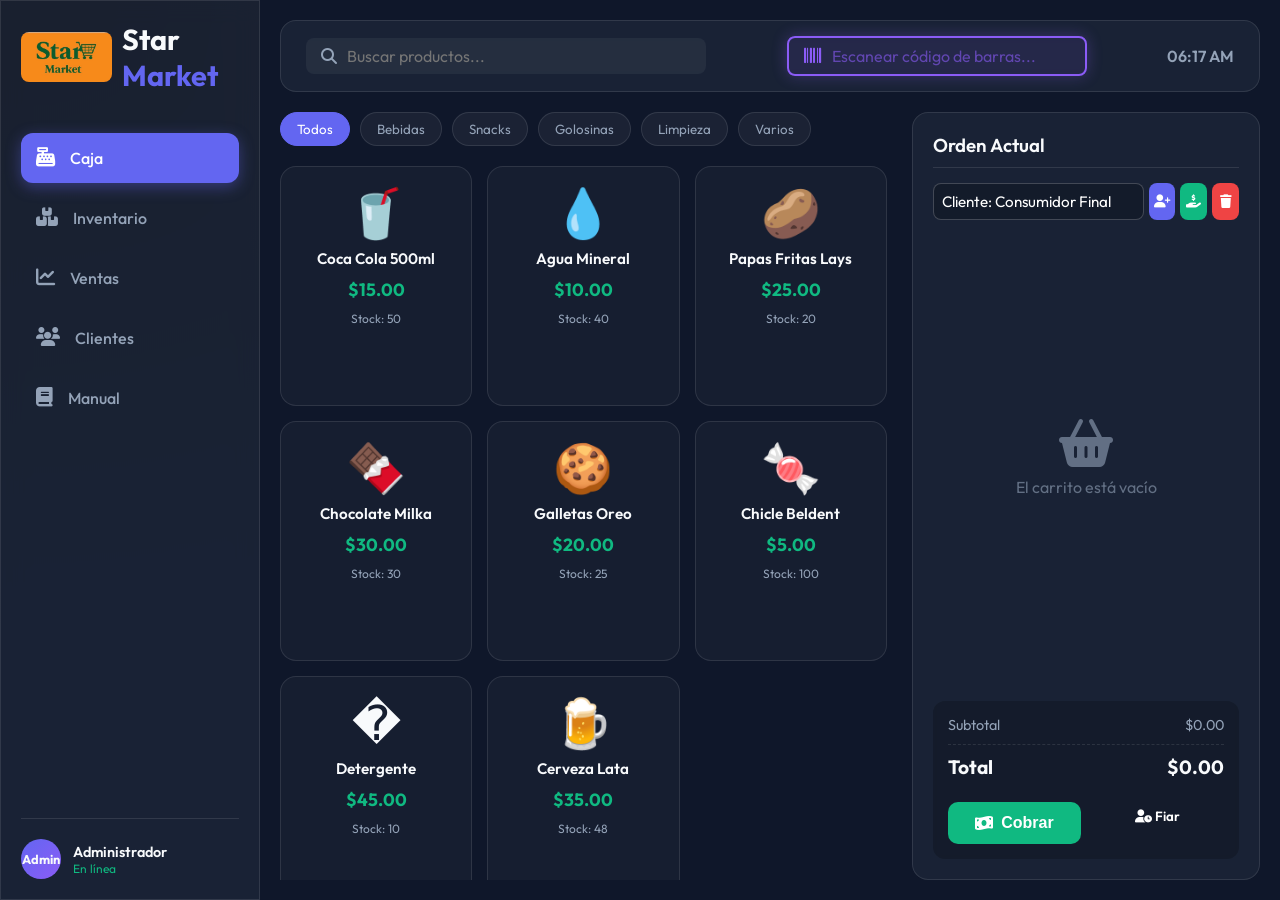
==== commit c50fbbe8: "Add files via upload" ====
--- a/index.html
+++ b/index.html
@@ -71,7 +71,7 @@
                     <div class="barcode-scanner">
                         <i class="fa-solid fa-barcode"></i>
                         <input type="text" id="barcode-input" placeholder="Escanear código de barras..."
-                            onkeypress="handleBarcodeInput(event)" autocomplete="off">
+                            onkeydown="handleBarcodeInput(event)" autocomplete="off">
                     </div>
                     <div class="date-time" id="clock">12:00 PM</div>
                 </header>
--- a/style.css
+++ b/style.css
@@ -68,6 +68,7 @@
     padding: 20px;
     border-right: 1px solid var(--glass-border);
     z-index: 10;
+    flex-shrink: 0;
 }
 
 .logo {
@@ -589,9 +590,10 @@
 
 /* --- Styled Tables --- */
 .table-container {
-    height: calc(100% - 100px);
+    flex: 1;
+    min-height: 0;
     border-radius: 16px;
-    overflow: hidden;
+    overflow: auto;
 }
 
 .styled-table {
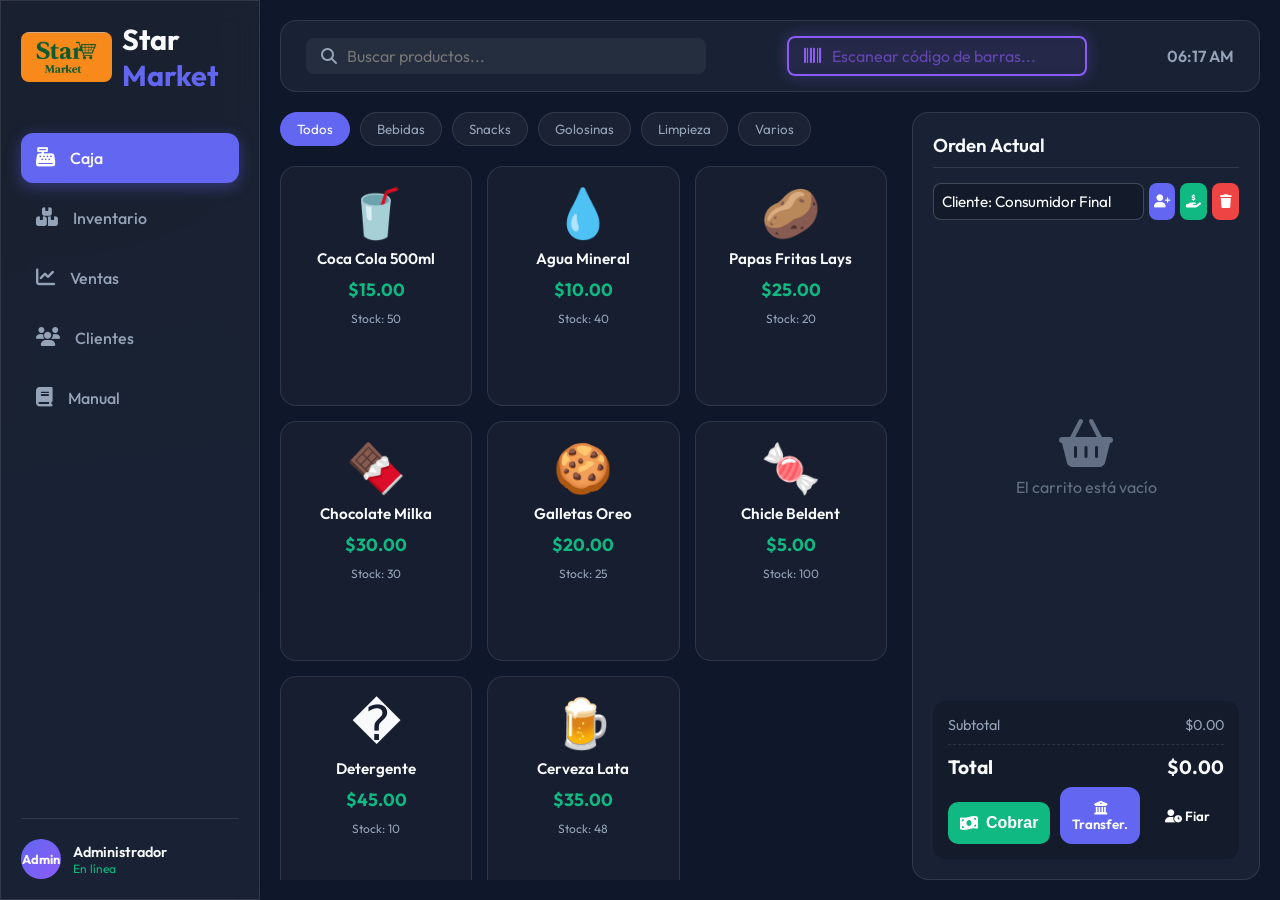
==== commit 4acfbd31: "Add files via upload" ====
--- a/index.html
+++ b/index.html
@@ -168,6 +168,11 @@
                                 <button class="btn-checkout" onclick="processSale('cash')" style="flex: 1;">
                                     <i class="fa-solid fa-money-bill-wave"></i> Cobrar
                                 </button>
+                                <button class="btn-transfer" onclick="processSale('transfer')"
+                                    title="Cobrar por Transferencia"
+                                    style="flex: 1; background: var(--primary-color); color: white; border: none; padding: 12px; border-radius: 12px; cursor: pointer; font-weight: 600; font-family: 'Outfit', sans-serif;">
+                                    <i class="fa-solid fa-building-columns"></i> Transfer.
+                                </button>
                                 <button class="btn-credit" onclick="processSale('credit')"
                                     title="Cargar a Cuenta Corriente"
                                     style="flex: 1; background: var(--secondary-color); color: white; border: none; padding: 12px; border-radius: 12px; cursor: pointer; font-weight: 600; font-family: 'Outfit', sans-serif;">
--- a/style.css
+++ b/style.css
@@ -1111,6 +1111,12 @@
     border: 1px solid rgba(139, 92, 246, 0.3);
 }
 
+.badge-transfer {
+    background: rgba(99, 102, 241, 0.2);
+    color: #6366f1;
+    border: 1px solid rgba(99, 102, 241, 0.3);
+}
+
 .client-select-input {
     width: 100%;
     padding: 10px;
